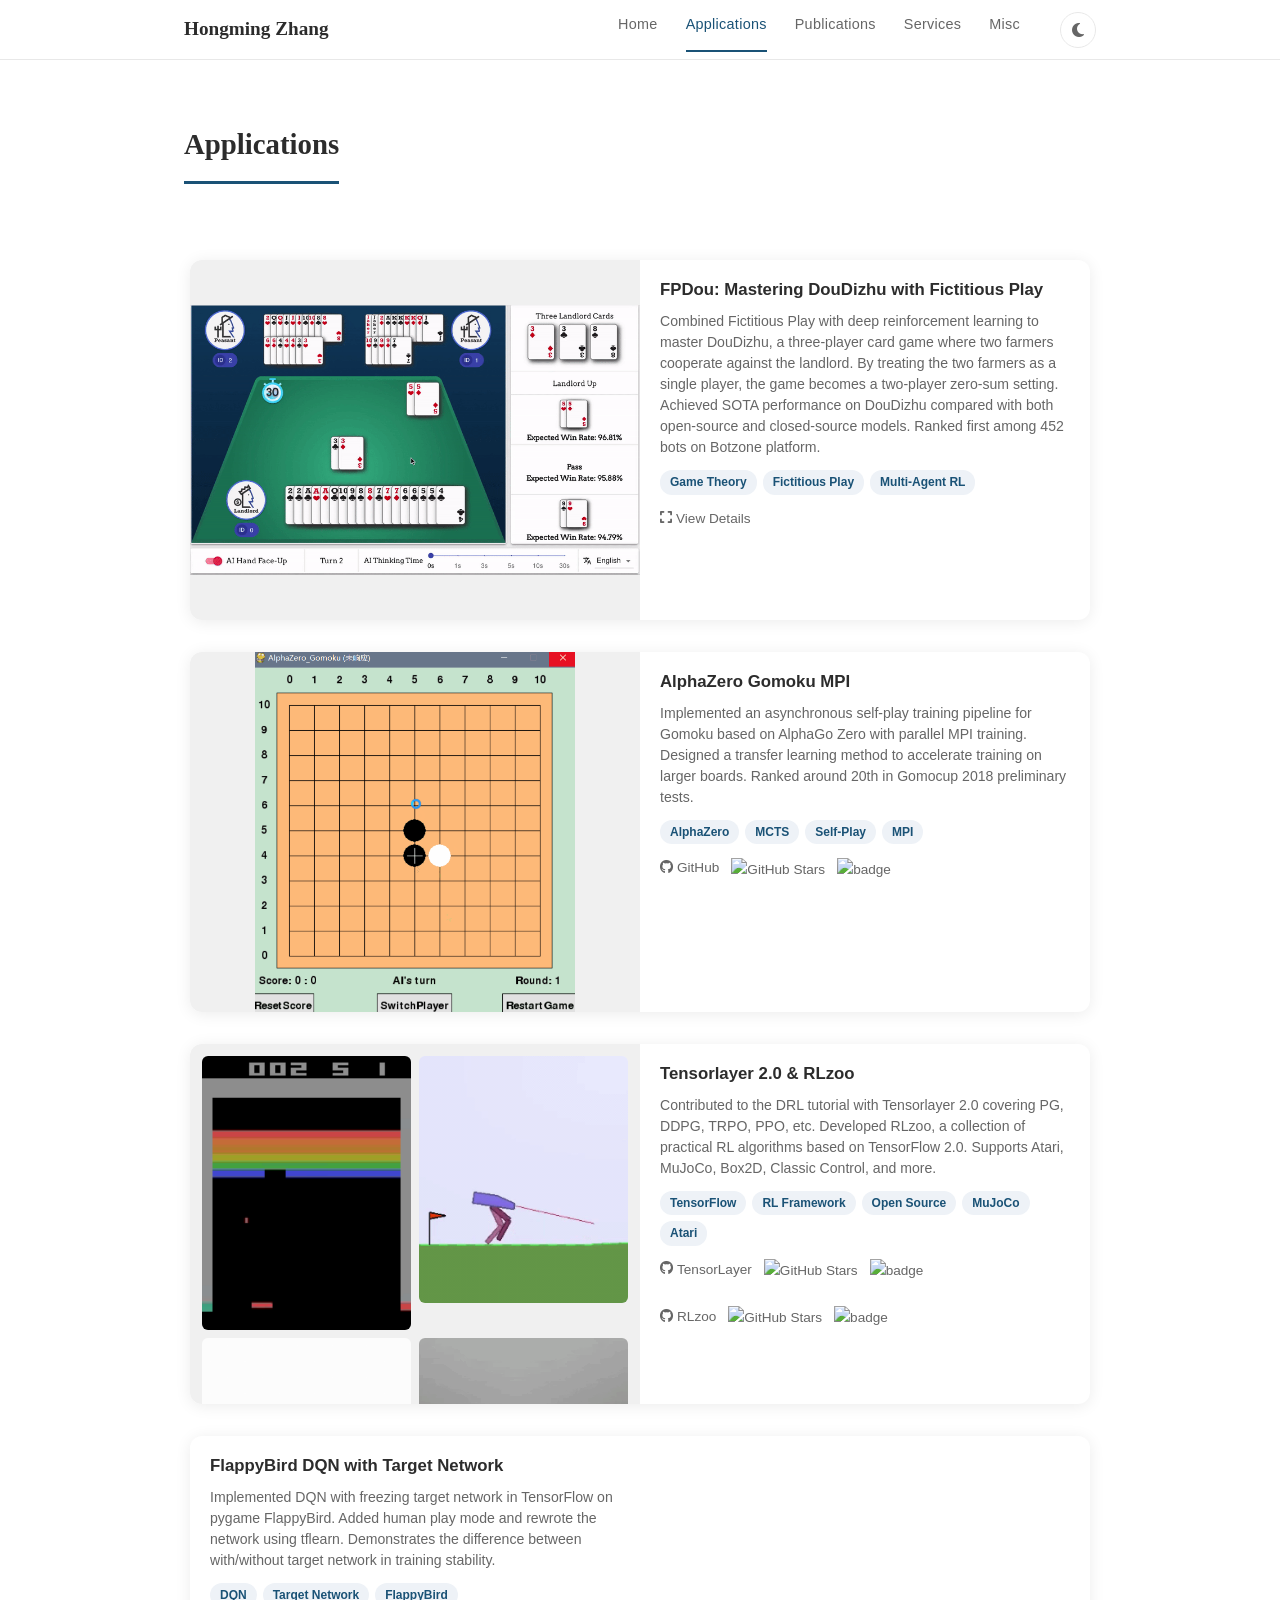
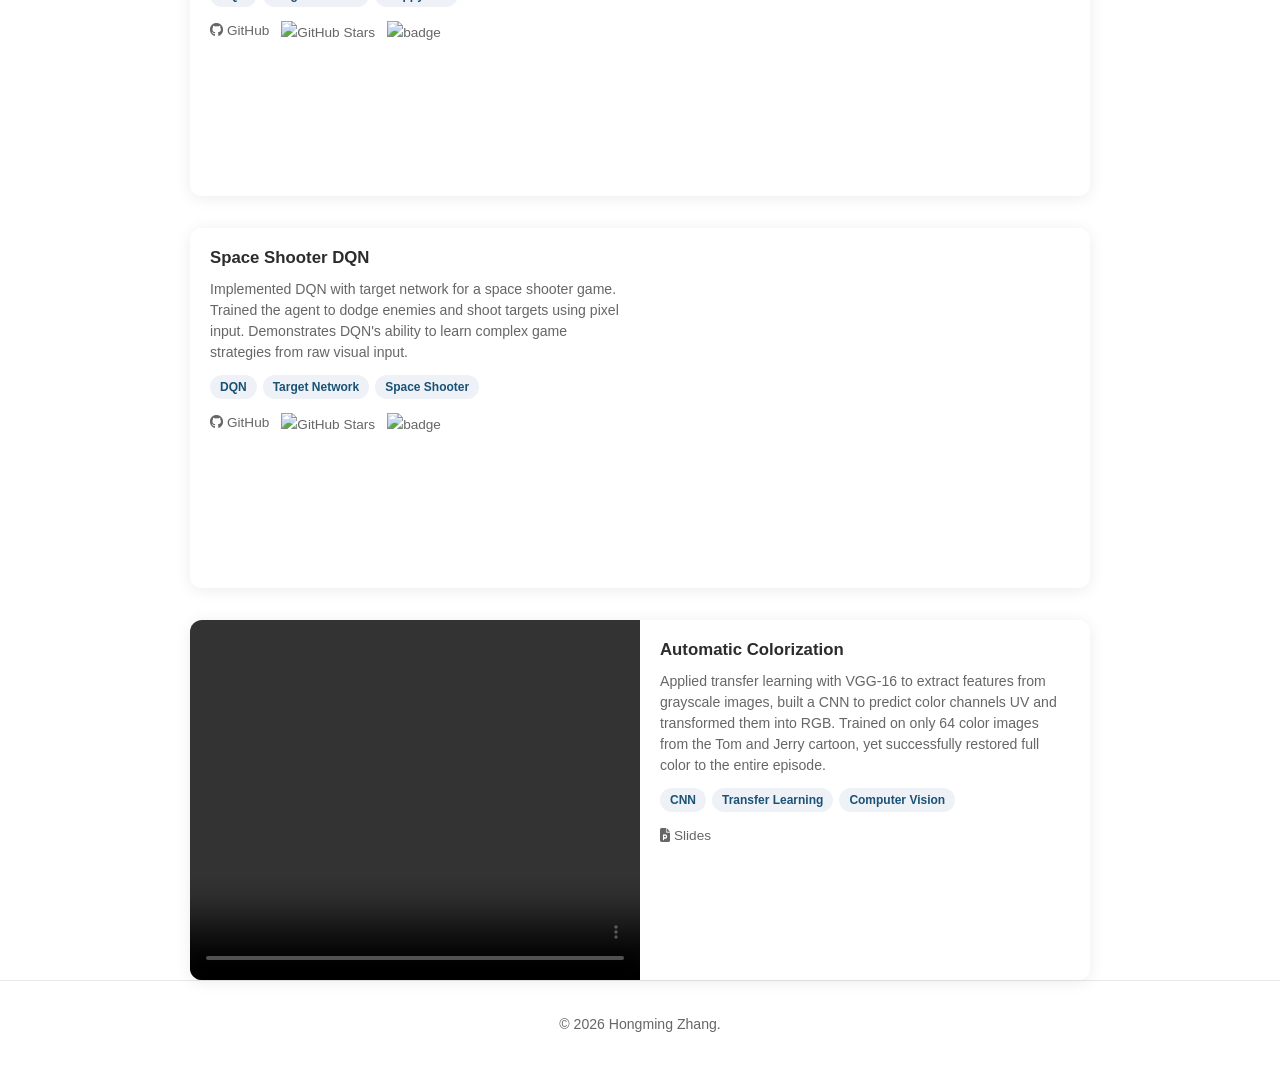
==== applications.html @ 31c40c75 "Initial commit: personal academic homepage" ====
<!DOCTYPE html>
<html lang="en">
<head>
    <meta charset="UTF-8">
    <meta name="viewport" content="width=device-width, initial-scale=1.0">
    <title>Hongming Zhang - Applications</title>
    <link rel="stylesheet" href="style.css">
    <link rel="stylesheet" href="https://cdnjs.cloudflare.com/ajax/libs/font-awesome/6.5.1/css/all.min.css" media="print" onload="this.media='all'">
    <noscript><link rel="stylesheet" href="https://cdnjs.cloudflare.com/ajax/libs/font-awesome/6.5.1/css/all.min.css"></noscript>
</head>
<body>

<nav id="navbar">
    <div class="nav-container">
        <a href="index.html" class="nav-name">Hongming Zhang</a>
        <div class="nav-links">
            <a href="index.html">Home</a>
            <a href="applications.html" class="active">Applications</a>
            <a href="publications.html">Publications</a>
            <a href="services.html">Services</a>
            <a href="misc.html">Misc</a>
            <button class="theme-toggle" aria-label="Toggle dark mode">
                <i class="fas fa-moon"></i>
            </button>
        </div>
        <button class="nav-toggle" aria-label="Toggle navigation">
            <span></span><span></span><span></span>
        </button>
    </div>
</nav>

<header id="header">
    <div class="container">
        <h2 class="section-title">Applications</h2>
    </div>
</header>

<section id="applications">
    <div class="container">
        <div id="projects-content" class="project-grid"></div>
    </div>
</section>

<section id="fpdou-detail" style="display:none;">
    <div class="container">
        <button class="fpdou-back-btn" onclick="closeFpdouDetail()">
            <i class="fas fa-arrow-left"></i> Back to Applications
        </button>
        <div class="fpdou-detail-content">
            <div class="fpdou-detail-header">
                <h1>FPDou: Mastering DouDizhu with Fictitious Play</h1>
                <p>Combined Fictitious Play with deep reinforcement learning to master DouDizhu, a three-player card game where two farmers cooperate against the landlord.</p>
            </div>

            <div class="fpdou-detail-media">
                <img src="images/fpdou.gif" alt="FPDou Demo">
            </div>

            <div class="fpdou-detail-section">
                <h2>Overview</h2>
                <p>DouDizhu is one of the most popular card games in China, with an estimated 600 million players worldwide. It is a three-player game where two farmers cooperate against the landlord. By treating the two farmers as a single player, the game can be modeled as a two-player zero-sum setting, enabling the application of game-theoretic algorithms like Fictitious Play.</p>
                <img src="images/fpdou_pic/overview.jpg" alt="FPDou Overview" class="fpdou-single-img">
            </div>

            <div class="fpdou-detail-section">
                <h2>Results</h2>
                <p>FPDou achieved state-of-the-art performance on DouDizhu, outperforming both open-source and closed-source models. It ranked first among 452 bots on the Botzone platform.</p>
                <div class="fpdou-results">
                    <figure class="fpdou-result-item">
                        <img src="images/fpdou_pic/results.jpg" alt="FPDou Results">
                        <figcaption>Performance comparison against baseline models</figcaption>
                    </figure>
                    <figure class="fpdou-result-item">
                        <img src="images/fpdou_pic/botzone_mask.png" alt="Botzone Ranking">
                        <figcaption>Botzone platform ranking (first among 452 bots)</figcaption>
                    </figure>
                </div>
            </div>
        </div>
    </div>
</section>

<footer>
    <div class="container">
        <p>&copy; 2026 Hongming Zhang.</p>
    </div>
</footer>

<div id="imageModal" class="modal">
    <span class="modal-close" onclick="closeModal()">&times;</span>
    <img class="modal-content" id="modalImage">
</div>

<script src="script.js"></script>
</body>
</html>
---- style.css ----
:root {
    --color-bg: #ffffff;
    --color-text: #2c2c2c;
    --color-text-light: #666666;
    --color-accent: #1a5276;
    --color-accent-light: #2980b9;
    --color-border: #e8e8e8;
    --color-section-bg: #fafafa;
    --color-card-bg: #ffffff;
    --color-shadow: rgba(0, 0, 0, 0.08);
    --font-heading: 'Playfair Display', Georgia, serif;
    --font-body: -apple-system, BlinkMacSystemFont, 'Segoe UI', Roboto, sans-serif;
    --max-width: 960px;
    --nav-height: 60px;
}

body.dark {
    --color-bg: #1a1a2e;
    --color-text: #e0e0e0;
    --color-text-light: #a0a0a0;
    --color-accent: #5dade2;
    --color-accent-light: #85c1e9;
    --color-border: #2c2c4a;
    --color-section-bg: #16213e;
    --color-card-bg: #1f2940;
    --color-shadow: rgba(0, 0, 0, 0.3);
}

* {
    margin: 0;
    padding: 0;
    box-sizing: border-box;
}

html {
    scroll-behavior: smooth;
    scroll-padding-top: var(--nav-height);
}

body {
    font-family: var(--font-body);
    font-size: 16px;
    line-height: 1.7;
    color: var(--color-text);
    background: var(--color-bg);
    -webkit-font-smoothing: antialiased;
}

a {
    color: var(--color-accent);
    text-decoration: none;
    transition: color 0.2s;
}

a:hover {
    color: var(--color-accent-light);
}

.container {
    max-width: var(--max-width);
    margin: 0 auto;
    padding: 0 24px;
}

/* ===== Navigation ===== */
#navbar {
    position: fixed;
    top: 0;
    left: 0;
    right: 0;
    height: var(--nav-height);
    background: rgba(255, 255, 255, 0.95);
    backdrop-filter: blur(10px);
    border-bottom: 1px solid var(--color-border);
    z-index: 1000;
    transition: box-shadow 0.3s;
}

body.dark #navbar {
    background: rgba(26, 26, 46, 0.95);
}

#navbar.scrolled {
    box-shadow: 0 2px 20px var(--color-shadow);
}

.nav-container {
    max-width: var(--max-width);
    margin: 0 auto;
    padding: 0 24px;
    height: 100%;
    display: flex;
    align-items: center;
    justify-content: space-between;
}

.nav-name {
    font-family: var(--font-heading);
    font-size: 1.2rem;
    font-weight: 700;
    color: var(--color-text);
}

.nav-name:hover {
    color: var(--color-accent);
}

.nav-links {
    display: flex;
    gap: 28px;
}

.nav-links a {
    font-size: 0.9rem;
    font-weight: 400;
    color: var(--color-text-light);
    letter-spacing: 0.02em;
    position: relative;
}

.nav-links a::after {
    content: '';
    position: absolute;
    bottom: -4px;
    left: 0;
    width: 0;
    height: 2px;
    background: var(--color-accent);
    transition: width 0.3s;
}

.nav-links a:hover {
    color: var(--color-accent);
}

.nav-links a:hover::after {
    width: 100%;
}

.nav-links a.active {
    color: var(--color-accent);
}

.nav-links a.active::after {
    width: 100%;
}

.theme-toggle {
    display: inline-flex;
    align-items: center;
    justify-content: center;
    width: 36px;
    height: 36px;
    border-radius: 50%;
    background: none;
    border: 1px solid var(--color-border);
    color: var(--color-text-light);
    font-size: 1rem;
    cursor: pointer;
    transition: all 0.2s;
    margin-left: 12px;
}

.theme-toggle:hover {
    background: var(--color-accent);
    color: #fff;
    border-color: var(--color-accent);
}

.nav-toggle {
    display: none;
    flex-direction: column;
    gap: 5px;
    background: none;
    border: none;
    cursor: pointer;
    padding: 4px;
}

.nav-toggle span {
    display: block;
    width: 24px;
    height: 2px;
    background: var(--color-text);
    transition: all 0.3s;
}

/* ===== Header ===== */
#header {
    padding-top: calc(var(--nav-height) + 60px);
    padding-bottom: 60px;
}

.header-content {
    display: flex;
    align-items: flex-start;
    gap: 40px;
}

.header-photo {
    flex-shrink: 0;
}

.header-photo img {
    width: 180px;
    height: 180px;
    border-radius: 12px;
    object-fit: cover;
    box-shadow: 0 4px 20px var(--color-shadow);
}

.header-info h1 {
    font-family: var(--font-heading);
    font-size: 2.4rem;
    font-weight: 700;
    color: var(--color-text);
    margin-bottom: 4px;
}

.header-title {
    font-size: 1.15rem;
    color: var(--color-text-light);
    margin-bottom: 2px;
}

.header-affiliation {
    font-size: 1.05rem;
    margin-bottom: 8px;
}

.header-interests {
    font-size: 0.95rem;
    color: var(--color-text-light);
    margin-bottom: 16px;
    font-style: italic;
}

.header-links {
    display: flex;
    gap: 16px;
}

.header-links a {
    display: inline-flex;
    align-items: center;
    justify-content: center;
    width: 40px;
    height: 40px;
    border-radius: 50%;
    background: var(--color-section-bg);
    color: var(--color-text-light);
    font-size: 1.1rem;
    transition: all 0.2s;
}

.header-links a:hover {
    background: var(--color-accent);
    color: #fff;
    transform: translateY(-2px);
}

/* ===== Section Titles ===== */
.section-title {
    font-family: var(--font-heading);
    font-size: 1.8rem;
    font-weight: 700;
    color: var(--color-text);
    margin-bottom: 8px;
    padding-bottom: 12px;
    border-bottom: 3px solid var(--color-accent);
    display: inline-block;
}

.section-subtitle {
    font-size: 0.85rem;
    color: var(--color-text-light);
    margin-bottom: 32px;
}

/* ===== About ===== */
#about {
    padding: 60px 0;
    background: var(--color-section-bg);
}

.about-text {
    max-width: 780px;
    font-size: 1.05rem;
    line-height: 1.8;
}

.about-text p {
    margin-bottom: 12px;
}

.about-text p a {
    color: var(--color-accent);
    font-weight: 600;
    text-decoration: underline;
    text-decoration-color: var(--color-accent);
    text-underline-offset: 2px;
    transition: all 0.3s ease;
    padding: 0 2px;
}

.about-text p a:hover {
    color: #fff;
    background-color: var(--color-accent);
    border-radius: 3px;
    text-decoration: none;
}

.highlight-text {
    color: var(--color-accent);
    font-weight: 600;
    font-size: 1.12rem;
    padding: 20px 24px;
    background: linear-gradient(135deg, rgba(26, 82, 118, 0.12), rgba(41, 128, 185, 0.08));
    border-left: 5px solid var(--color-accent);
    border-radius: 0 10px 10px 0;
    box-shadow: 0 4px 15px rgba(26, 82, 118, 0.15);
}

[data-theme="dark"] .highlight-text {
    background: linear-gradient(135deg, rgba(93, 173, 226, 0.18), rgba(133, 193, 233, 0.12));
    box-shadow: 0 4px 15px rgba(93, 173, 226, 0.2);
}

.reach-out {
    color: #e74c3c;
    font-weight: 700;
}

/* ===== Book ===== */
#book {
    padding: 60px 0;
    background: var(--color-section-bg);
}

/* ===== Publications ===== */
#publications {
    padding: 60px 0;
}

.pub-item {
    display: flex;
    flex-wrap: wrap;
    gap: 24px;
    padding: 28px 0;
    border-bottom: 1px solid var(--color-border);
    align-items: stretch;
    min-height: 180px;
}

.pub-item:last-child {
    border-bottom: none;
}

.pub-image {
    flex-shrink: 0;
    width: 220px;
    position: relative;
    display: flex;
    align-items: center;
}

.pub-image img {
    width: 100%;
    height: auto;
    max-height: 160px;
    object-fit: contain;
    border-radius: 8px;
    box-shadow: 0 2px 12px var(--color-shadow);
    cursor: pointer;
    transition: transform 0.2s, box-shadow 0.2s;
}

.pub-image img:hover {
    transform: scale(1.03);
    box-shadow: 0 4px 20px rgba(0, 0, 0, 0.15);
}

.pub-details {
    margin-top: 16px;
    padding-top: 16px;
    border-top: 1px dashed var(--color-border);
}

.pub-details.multi-images {
    display: flex;
    flex-wrap: wrap;
    gap: 12px;
}

.pub-detail-media {
    margin-bottom: 0;
    flex-shrink: 0;
}

.pub-details.multi-images .pub-detail-media img,
.pub-details.multi-images .pub-detail-media video {
    width: 180px;
    height: auto;
    border-radius: 8px;
    box-shadow: 0 2px 12px var(--color-shadow);
    cursor: pointer;
}

.pub-details:not(.multi-images) .pub-detail-media img,
.pub-details:not(.multi-images) .pub-detail-media video {
    width: 100%;
    max-width: 500px;
    height: auto;
    border-radius: 8px;
    box-shadow: 0 2px 12px var(--color-shadow);
    cursor: pointer;
}

.pub-detail-media img:hover,
.pub-detail-media video:hover {
    box-shadow: 0 4px 20px rgba(0, 0, 0, 0.15);
}

.pub-info {
    flex: 1;
}

.pub-year-title {
    font-size: 1.5rem;
    font-weight: 700;
    margin: 32px 0 16px;
    padding-bottom: 8px;
    border-bottom: 2px solid var(--color-accent);
    color: var(--color-text);
}

.pub-year-title:first-child {
    margin-top: 0;
}

.pub-title {
    font-size: 1.1rem;
    font-weight: 700;
    margin-bottom: 4px;
    line-height: 1.4;
}

.pub-title a {
    color: var(--color-text);
}

.pub-title a:hover {
    color: var(--color-accent);
}

.pub-authors {
    font-size: 0.92rem;
    color: var(--color-text-light);
    margin-bottom: 2px;
}

.pub-venue {
    font-size: 0.92rem;
    color: var(--color-accent);
    font-weight: 600;
    margin-bottom: 2px;
}

.pub-note {
    font-size: 0.85rem;
    color: var(--color-text-light);
    font-weight: 600;
    margin-bottom: 8px;
}

.pub-note.oral {
    color: #c0392b;
}

.pub-links {
    display: flex;
    flex-wrap: wrap;
    gap: 12px;
}

.pub-links a {
    font-size: 0.85rem;
    color: var(--color-text-light);
    display: inline-flex;
    align-items: center;
    gap: 4px;
    padding: 3px 10px;
    border-radius: 4px;
    background: var(--color-section-bg);
    transition: all 0.2s;
}

.pub-links a:hover {
    background: var(--color-accent);
    color: #fff;
}

/* ===== Preprints ===== */
#preprints {
    padding: 60px 0;
    background: var(--color-section-bg);
}

/* ===== Projects ===== */
#projects {
    padding: 60px 0;
    background: var(--color-section-bg);
}

.project-grid {
    display: grid;
    grid-template-columns: 1fr;
    gap: 32px;
    margin-top: 8px;
    max-width: 900px;
    margin-left: auto;
    margin-right: auto;
}

.project-card {
    background: var(--color-card-bg);
    border-radius: 12px;
    overflow: hidden;
    box-shadow: 0 2px 16px var(--color-shadow);
    transition: transform 0.2s, box-shadow 0.2s;
    display: grid;
    grid-template-columns: 1fr 1fr;
    height: 360px;
}

.project-card:hover {
    transform: translateY(-4px);
    box-shadow: 0 8px 30px rgba(0, 0, 0, 0.12);
}

.project-media {
    width: 100%;
    height: 100%;
    overflow: hidden;
    background: #f0f0f0;
    display: flex;
    align-items: center;
    justify-content: center;
}

.project-media img {
    width: 100%;
    height: 100%;
    object-fit: contain;
    display: block;
    transition: transform 0.3s;
}

.project-media video {
    width: 100%;
    height: 100%;
    object-fit: contain;
    display: block;
    transition: transform 0.3s;
}

.project-media-grid {
    display: grid;
    grid-template-columns: repeat(2, 1fr);
    gap: 8px;
    padding: 12px;
    width: 100%;
    height: 100%;
    overflow-y: auto;
    align-content: start;
}

.project-media-grid img {
    width: 100%;
    height: auto;
    object-fit: contain;
    border-radius: 6px;
    background: #f5f5f5;
}

.project-card:hover .project-media img,
.project-card:hover .project-media video {
    transform: scale(1.05);
}

.project-body {
    padding: 16px 20px 20px;
}

.project-body h3 {
    font-size: 1.05rem;
    font-weight: 700;
    margin-bottom: 6px;
}

.project-body p {
    font-size: 0.88rem;
    color: var(--color-text-light);
    line-height: 1.5;
    margin-bottom: 12px;
}

.project-tags {
    display: flex;
    flex-wrap: wrap;
    gap: 6px;
    margin-bottom: 12px;
}

.project-tags span {
    font-size: 0.75rem;
    padding: 2px 10px;
    border-radius: 12px;
    background: #eef2f7;
    color: var(--color-accent);
    font-weight: 600;
}

.project-links {
    display: flex;
    gap: 12px;
    flex-wrap: wrap;
}

.project-links .link-break {
    flex-basis: 100%;
    height: 0;
}

.project-links a {
    font-size: 0.85rem;
    color: var(--color-text-light);
    display: inline-flex;
    align-items: center;
    gap: 4px;
}

.project-links a:hover {
    color: var(--color-accent);
}

.project-links a img {
    height: 20px;
}

/* ===== FPDou Detail ===== */
#fpdou-detail {
    padding: 40px 0 60px;
}

.fpdou-back-btn {
    display: inline-flex;
    align-items: center;
    gap: 8px;
    padding: 10px 20px;
    background: var(--color-accent);
    color: #fff;
    border: none;
    border-radius: 8px;
    cursor: pointer;
    font-size: 0.95rem;
    font-weight: 600;
    margin-bottom: 32px;
    transition: opacity 0.2s;
}

.fpdou-back-btn:hover {
    opacity: 0.85;
}

.fpdou-detail-content {
    max-width: 800px;
    margin: 0 auto;
}

.fpdou-detail-header {
    text-align: center;
    margin-bottom: 32px;
}

.fpdou-detail-header h1 {
    font-size: 1.8rem;
    margin-bottom: 10px;
    color: var(--color-text);
}

.fpdou-detail-header p {
    color: var(--color-text-secondary);
    font-size: 1rem;
    max-width: 700px;
    margin: 0 auto;
}

.fpdou-detail-media {
    margin-bottom: 32px;
    text-align: center;
}

.fpdou-detail-media img {
    max-width: 100%;
    border-radius: 12px;
    box-shadow: 0 4px 24px var(--color-shadow);
}

.fpdou-detail-section {
    margin-bottom: 40px;
}

.fpdou-detail-section h2 {
    font-size: 1.3rem;
    margin-bottom: 16px;
    color: var(--color-accent);
}

.fpdou-detail-section p {
    line-height: 1.8;
    color: var(--color-text);
    margin-bottom: 16px;
}

.fpdou-single-img {
    display: block;
    max-width: 100%;
    border-radius: 8px;
    margin-top: 16px;
    box-shadow: 0 2px 12px var(--color-shadow);
}

.fpdou-results {
    display: flex;
    flex-direction: column;
    gap: 24px;
    margin-top: 20px;
}

.fpdou-result-item {
    text-align: center;
    margin: 0;
}

.fpdou-result-item img {
    max-width: 100%;
    border-radius: 8px;
    box-shadow: 0 2px 12px var(--color-shadow);
}

.fpdou-result-item figcaption {
    margin-top: 8px;
    font-size: 0.9rem;
    color: var(--color-text-secondary);
}

/* ===== Services ===== */
#services {
    padding: 60px 0;
}

.services-grid {
    display: grid;
    grid-template-columns: 1fr;
    gap: 32px;
    margin-top: 8px;
}

.service-category h3 {
    font-size: 1.05rem;
    font-weight: 700;
    margin-bottom: 10px;
    color: var(--color-accent);
    display: flex;
    align-items: center;
    gap: 8px;
}

.service-category h3 i {
    font-size: 0.9rem;
}

.service-category ul {
    list-style: none;
    padding-left: 32px;
}

.service-category li {
    font-size: 0.92rem;
    color: var(--color-text-light);
    padding: 3px 0;
    position: relative;
}

.service-category li::before {
    content: '•';
    position: absolute;
    left: -16px;
    color: var(--color-accent);
}

/* ===== Misc ===== */
#misc {
    padding: 60px 0;
    background: var(--color-section-bg);
}

.misc-grid {
    display: grid;
    grid-template-columns: 1fr;
    gap: 32px;
    margin-top: 8px;
}

.misc-category h3 {
    font-size: 1.05rem;
    font-weight: 700;
    margin-bottom: 10px;
    color: var(--color-accent);
    display: flex;
    align-items: center;
    gap: 8px;
}

.misc-category h3 i {
    font-size: 0.9rem;
}

.misc-category ul {
    list-style: none;
    padding-left: 32px;
}

.misc-category li {
    font-size: 0.92rem;
    color: var(--color-text-light);
    padding: 3px 0;
    position: relative;
}

.misc-category li::before {
    content: '•';
    position: absolute;
    left: -16px;
    color: var(--color-accent);
}

.misc-category li strong {
    color: var(--color-text);
}

/* ===== Footer ===== */
footer {
    padding: 32px 0;
    text-align: center;
    border-top: 1px solid var(--color-border);
}

footer p {
    font-size: 0.88rem;
    color: var(--color-text-light);
}

.footer-note {
    font-size: 0.8rem !important;
    margin-top: 4px;
    opacity: 0.7;
}

/* ===== Image Modal ===== */
.modal {
    display: none;
    position: fixed;
    top: 0;
    left: 0;
    width: 100%;
    height: 100%;
    background: rgba(0, 0, 0, 0.85);
    z-index: 2000;
    cursor: pointer;
    align-items: center;
    justify-content: center;
}

.modal.active {
    display: flex;
}

.modal-content {
    max-width: 90%;
    max-height: 90%;
    border-radius: 8px;
    box-shadow: 0 0 40px rgba(0, 0, 0, 0.5);
}

.modal-close {
    position: absolute;
    top: 20px;
    right: 30px;
    font-size: 2.5rem;
    color: #fff;
    cursor: pointer;
    transition: opacity 0.2s;
}

.modal-close:hover {
    opacity: 0.7;
}

/* ===== Responsive ===== */
@media (max-width: 768px) {
    .nav-links {
        display: none;
        position: absolute;
        top: var(--nav-height);
        left: 0;
        right: 0;
        background: rgba(255, 255, 255, 0.98);
        flex-direction: column;
        padding: 16px 24px;
        gap: 12px;
        border-bottom: 1px solid var(--color-border);
        box-shadow: 0 4px 12px var(--color-shadow);
    }

    .nav-links.active {
        display: flex;
    }

    .nav-toggle {
        display: flex;
    }

    .header-content {
        flex-direction: column;
        align-items: center;
        text-align: center;
    }

    .header-photo img {
        width: 150px;
        height: 150px;
    }

    .header-info h1 {
        font-size: 1.8rem;
    }

    .header-links {
        justify-content: center;
    }

    .pub-item {
        flex-direction: column;
        gap: 16px;
    }

    .pub-image {
        width: 100%;
        max-width: 400px;
    }

    .project-grid {
        grid-template-columns: 1fr;
    }

    .services-grid,
    .misc-grid {
        grid-template-columns: 1fr;
    }

    .section-title {
        font-size: 1.5rem;
    }
}

@media (max-width: 480px) {
    .header-photo img {
        width: 120px;
        height: 120px;
    }

    .header-info h1 {
        font-size: 1.5rem;
    }

    .container {
        padding: 0 16px;
    }
}
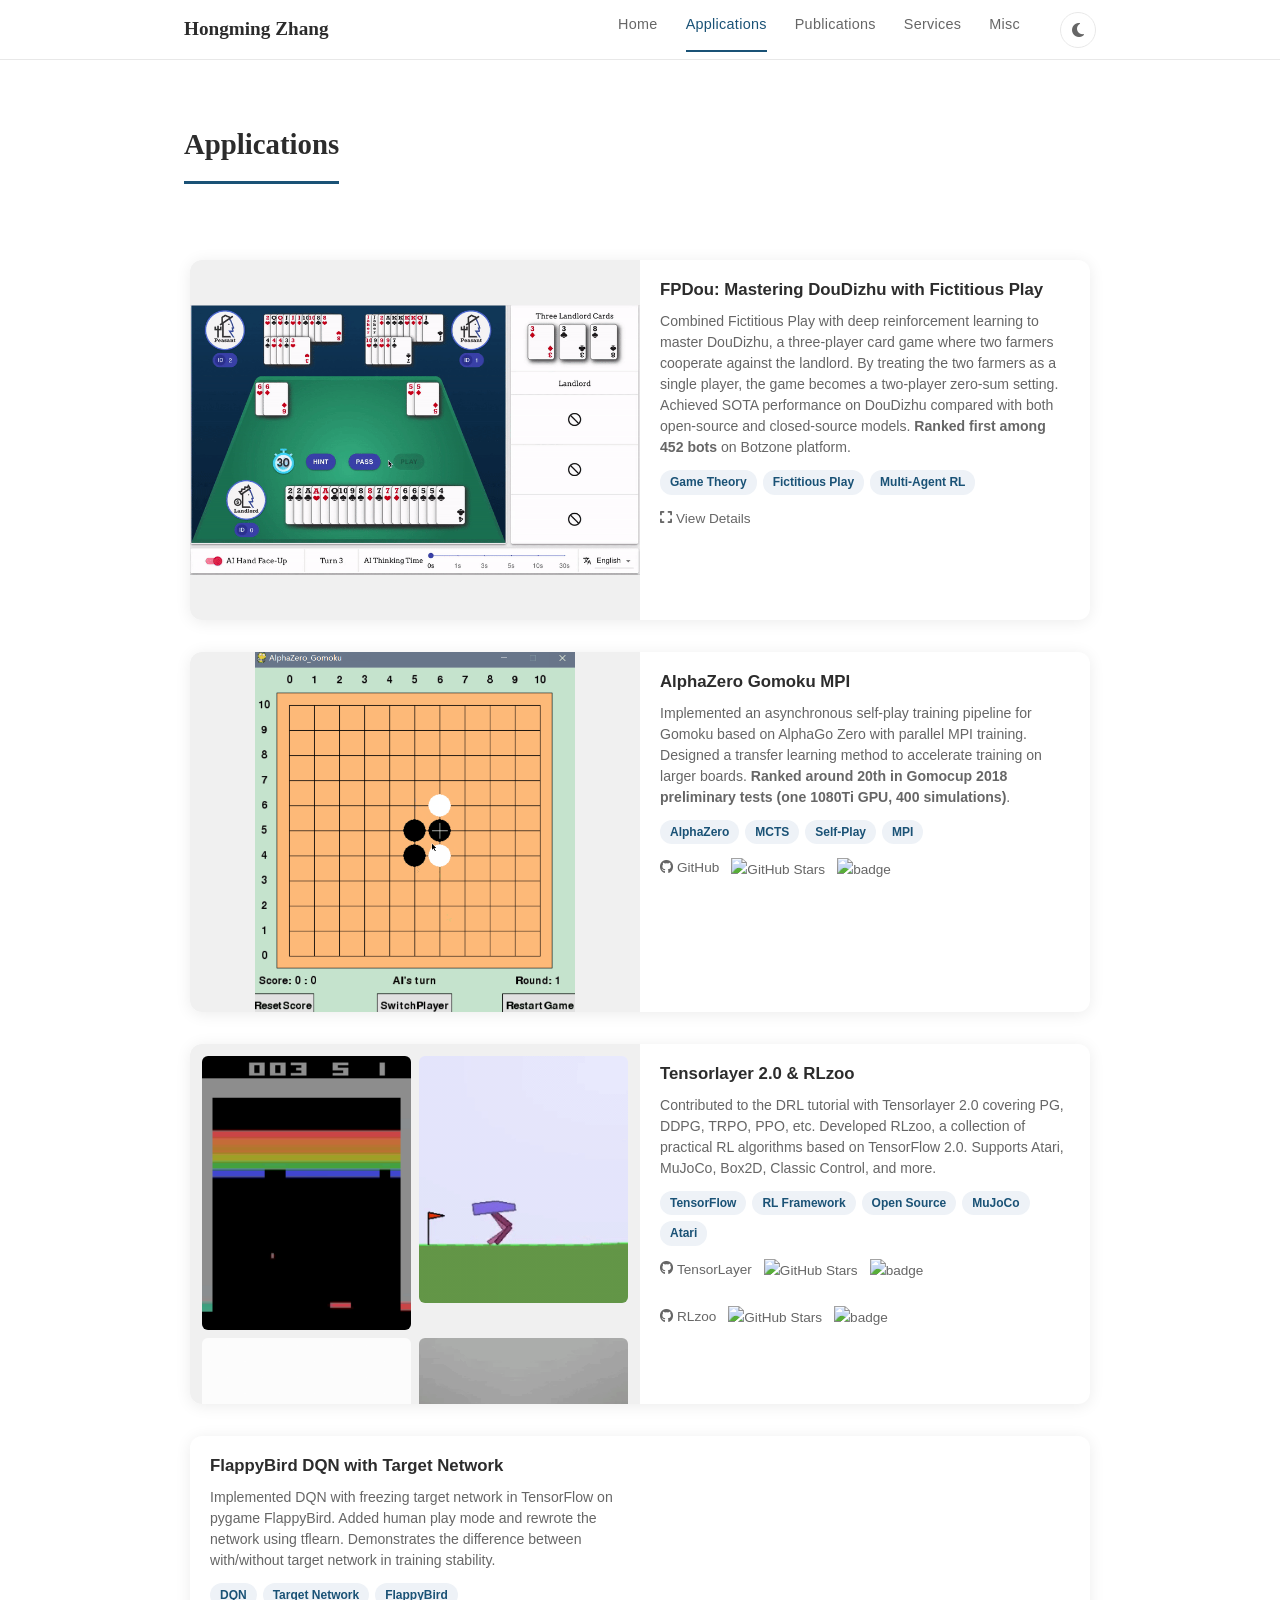
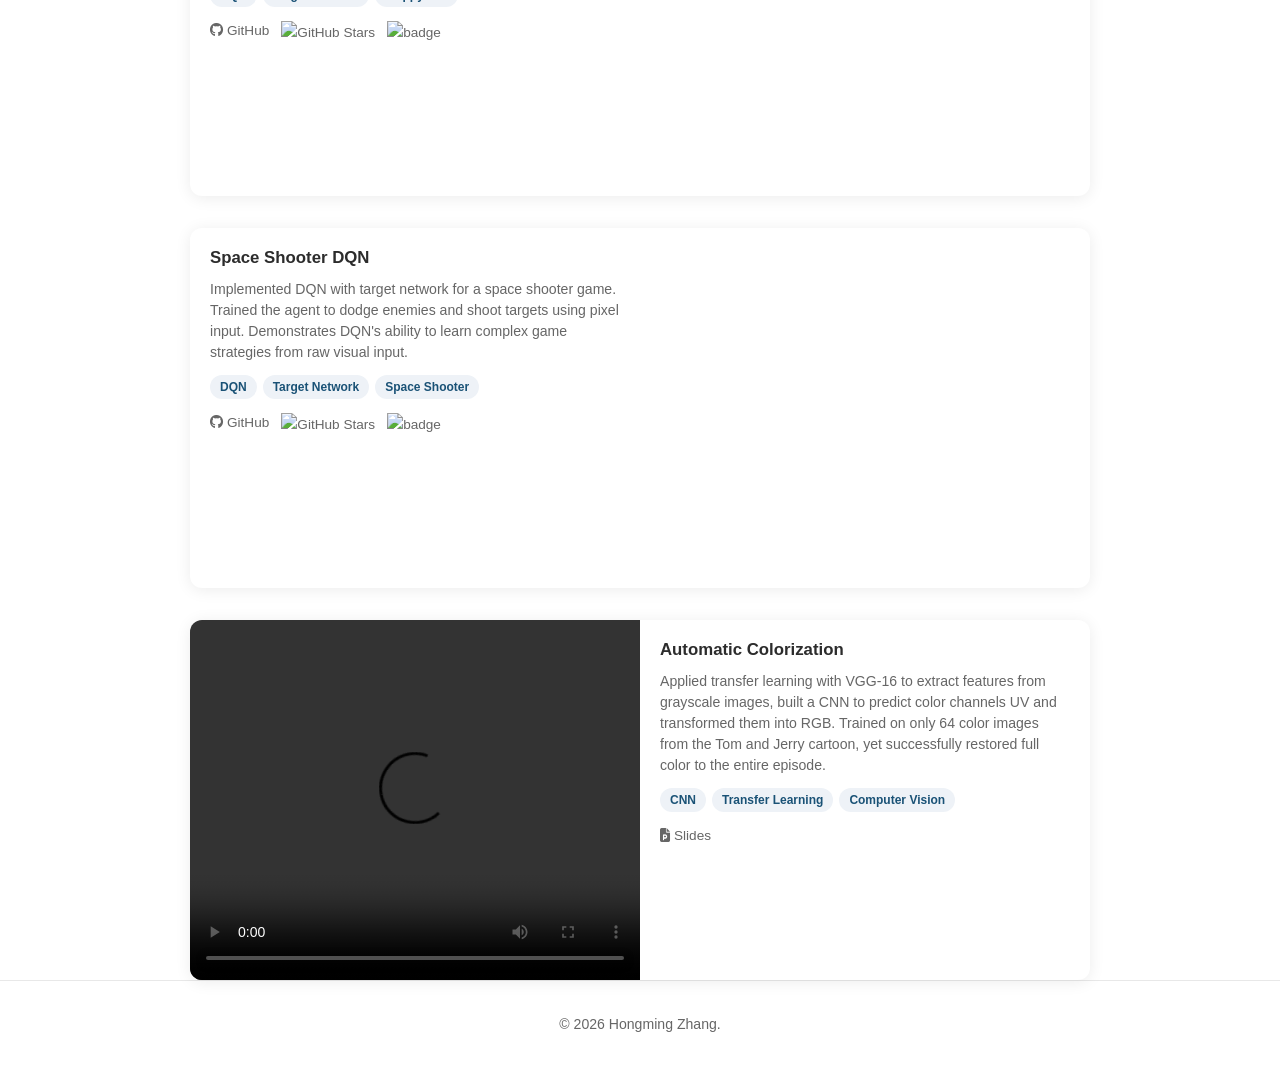
==== commit c79c563d: "Add CV link, improve header layout, update research interests and FPDou details - Add CV PDF link wi" ====
--- a/applications.html
+++ b/applications.html
@@ -63,6 +63,11 @@
             </div>
 
             <div class="fpdou-detail-section">
+                <h2>Methodology</h2>
+                <p>FPDou is a state-of-the-art DouDizhu AI agent built on <strong>Generalized Weakened Fictitious Play (GWFP)</strong> and deep reinforcement learning for the large-scale three-player imperfect-information card game DouDizhu. It eliminates multi-agent non-stationarity via alternating on/off-policy self-play, unifies two peasants into a regularized cooperative team under a two-player zero-sum formulation, adopts a tiny handcrafted-feature-free distributional CNN backbone, and achieves top-ranked performance across mainstream DouDizhu benchmark platforms.</p>
+            </div>
+
+            <div class="fpdou-detail-section">
                 <h2>Results</h2>
                 <p>FPDou achieved state-of-the-art performance on DouDizhu, outperforming both open-source and closed-source models. It ranked first among 452 bots on the Botzone platform.</p>
                 <div class="fpdou-results">
--- a/style.css
+++ b/style.css
@@ -244,19 +244,33 @@
     display: inline-flex;
     align-items: center;
     justify-content: center;
-    width: 40px;
-    height: 40px;
-    border-radius: 50%;
+    width: auto;
+    height: 36px;
+    border-radius: 18px;
+    padding: 0 14px;
+    gap: 6px;
     background: var(--color-section-bg);
     color: var(--color-text-light);
-    font-size: 1.1rem;
+    font-size: 0.9rem;
     transition: all 0.2s;
+}
+
+.header-links a[href$=".pdf"], .header-links a[href*="scholar.google"] {
+    font-weight: 500;
 }
 
 .header-links a:hover {
     background: var(--color-accent);
     color: #fff;
     transform: translateY(-2px);
+}
+
+.header-links-divider {
+    width: 1px;
+    height: 24px;
+    background: var(--color-border);
+    align-self: center;
+    margin: 0 4px;
 }
 
 /* ===== Section Titles ===== */
@@ -331,6 +345,12 @@
     font-weight: 700;
 }
 
+/* ===== Selected Publications ===== */
+#selected-pubs {
+    padding: 60px 0;
+    background: var(--color-section-bg);
+}
+
 /* ===== Book ===== */
 #book {
     padding: 60px 0;
@@ -419,6 +439,29 @@
 .pub-detail-media img:hover,
 .pub-detail-media video:hover {
     box-shadow: 0 4px 20px rgba(0, 0, 0, 0.15);
+}
+
+.lazy-img {
+    background: linear-gradient(90deg, var(--color-section-bg) 25%, var(--color-border) 50%, var(--color-section-bg) 75%);
+    background-size: 200% 100%;
+    animation: shimmer 1.5s infinite;
+    min-height: 100px;
+}
+
+.lazy-img[src] {
+    animation: none;
+    background: none;
+}
+
+@keyframes shimmer {
+    0% { background-position: 200% 0; }
+    100% { background-position: -200% 0; }
+}
+
+.lazy-video {
+    background: var(--color-section-bg);
+    min-height: 200px;
+    display: block;
 }
 
 .pub-info {
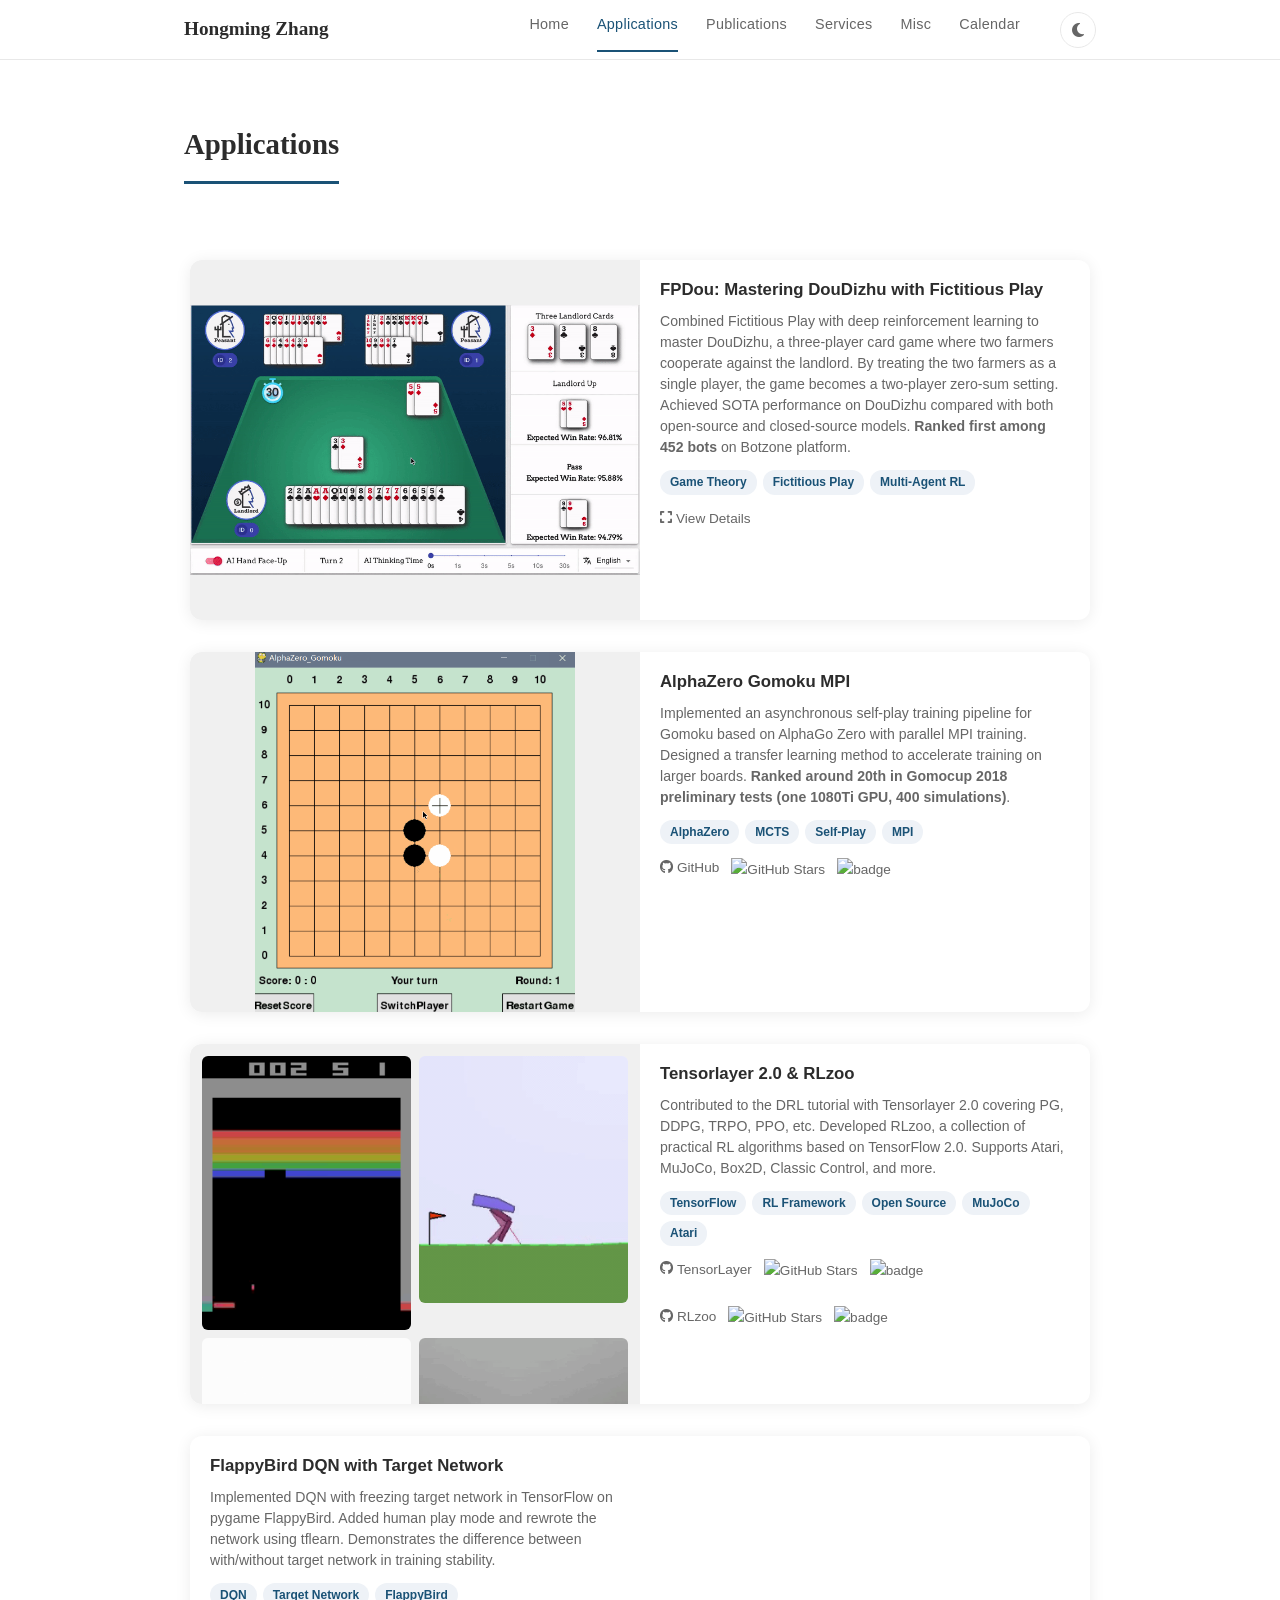
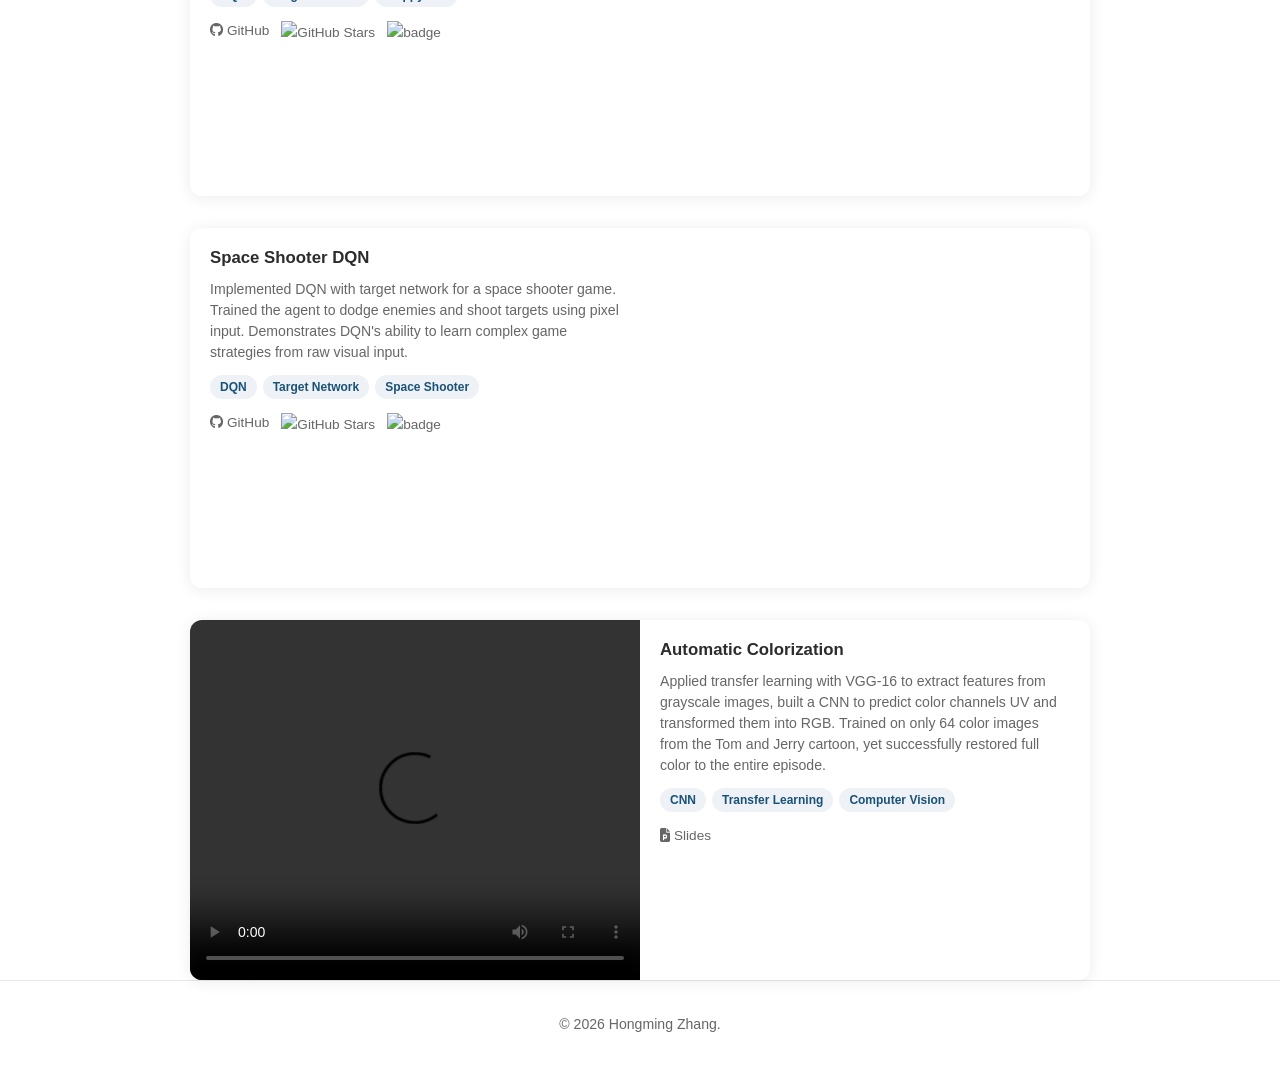
==== commit a85ae3f6: "Add encrypted private calendar with month/week/day views - calendar.html: Google Calendar-style view" ====
--- a/applications.html
+++ b/applications.html
@@ -19,6 +19,7 @@
             <a href="publications.html">Publications</a>
             <a href="services.html">Services</a>
             <a href="misc.html">Misc</a>
+            <a href="calendar.html">Calendar</a>
             <button class="theme-toggle" aria-label="Toggle dark mode">
                 <i class="fas fa-moon"></i>
             </button>
--- a/style.css
+++ b/style.css
@@ -236,23 +236,37 @@
 }
 
 .header-links {
-    display: flex;
-    gap: 16px;
+    text-align: center;
+    line-height: 1;
 }
 
 .header-links a {
-    display: inline-flex;
-    align-items: center;
-    justify-content: center;
-    width: auto;
+    display: inline-block;
     height: 36px;
+    line-height: 36px;
     border-radius: 18px;
     padding: 0 14px;
-    gap: 6px;
+    margin: 0 4px 8px 4px;
     background: var(--color-section-bg);
     color: var(--color-text-light);
     font-size: 0.9rem;
     transition: all 0.2s;
+    white-space: nowrap;
+    vertical-align: middle;
+    text-decoration: none;
+}
+
+.header-links a i {
+    margin-right: 2px;
+}
+
+.header-links-divider {
+    display: inline-block;
+    color: var(--color-text-light);
+    opacity: 0.3;
+    margin: 0 6px 8px 6px;
+    vertical-align: middle;
+    line-height: 36px;
 }
 
 .header-links a[href$=".pdf"], .header-links a[href*="scholar.google"] {
@@ -263,14 +277,6 @@
     background: var(--color-accent);
     color: #fff;
     transform: translateY(-2px);
-}
-
-.header-links-divider {
-    width: 1px;
-    height: 24px;
-    background: var(--color-border);
-    align-self: center;
-    margin: 0 4px;
 }
 
 /* ===== Section Titles ===== */
@@ -891,6 +897,26 @@
 
 .misc-category li strong {
     color: var(--color-text);
+}
+
+.misc-item-date {
+    font-family: 'SFMono-Regular', Consolas, 'Liberation Mono', Menlo, monospace;
+    font-size: 0.82rem;
+    color: var(--color-text-light);
+    opacity: 0.7;
+    margin-right: 8px;
+}
+
+.misc-item-link {
+    color: var(--color-text);
+    text-decoration: none;
+    border-bottom: 1px dashed transparent;
+    transition: color 0.2s ease, border-color 0.2s ease;
+}
+
+.misc-item-link:hover {
+    color: var(--color-accent);
+    border-bottom-color: var(--color-accent);
 }
 
 /* ===== Footer ===== */
@@ -1032,3 +1058,954 @@
         padding: 0 16px;
     }
 }
+
+/* ===== Calendar - Password Screen ===== */
+#password-screen {
+    position: fixed;
+    top: 0;
+    left: 0;
+    width: 100%;
+    height: 100%;
+    display: flex;
+    align-items: center;
+    justify-content: center;
+    background: var(--color-bg);
+    z-index: 999;
+    padding: 24px;
+}
+
+.password-box {
+    text-align: center;
+    max-width: 380px;
+    width: 100%;
+    background: var(--color-card-bg);
+    border: 1px solid var(--color-border);
+    border-radius: 16px;
+    padding: 48px 36px 40px;
+    box-shadow: 0 8px 40px var(--color-shadow);
+}
+
+.password-icon {
+    font-size: 2.5rem;
+    color: var(--color-accent);
+    margin-bottom: 20px;
+}
+
+.password-box h3 {
+    font-family: var(--font-heading);
+    font-size: 1.5rem;
+    color: var(--color-text);
+    margin-bottom: 8px;
+}
+
+.password-hint {
+    font-size: 0.9rem;
+    color: var(--color-text-light);
+    margin-bottom: 28px;
+}
+
+#password-input {
+    width: 100%;
+    padding: 12px 16px;
+    font-size: 1rem;
+    border: 2px solid var(--color-border);
+    border-radius: 8px;
+    background: var(--color-bg);
+    color: var(--color-text);
+    text-align: center;
+    letter-spacing: 0.1em;
+    transition: border-color 0.2s;
+    box-sizing: border-box;
+}
+
+#password-input:focus {
+    outline: none;
+    border-color: var(--color-accent);
+}
+
+#password-submit {
+    width: 100%;
+    padding: 12px;
+    margin-top: 16px;
+    font-size: 1rem;
+    font-weight: 600;
+    color: #fff;
+    background: var(--color-accent);
+    border: none;
+    border-radius: 8px;
+    cursor: pointer;
+    transition: background 0.2s, transform 0.1s;
+}
+
+#password-submit:hover {
+    background: var(--color-accent-light);
+}
+
+#password-submit:active {
+    transform: scale(0.98);
+}
+
+.password-error {
+    color: #e74c3c;
+    font-size: 0.85rem;
+    margin-top: 14px;
+    min-height: 1.2em;
+}
+
+@keyframes shake {
+    0%, 100% { transform: translateX(0); }
+    20%, 60% { transform: translateX(-8px); }
+    40%, 80% { transform: translateX(8px); }
+}
+
+.password-box.shake {
+    animation: shake 0.4s ease;
+}
+
+/* ===== Calendar - Toolbar ===== */
+#calendar-main {
+    padding: 0 0 60px;
+}
+
+.cal-toolbar {
+    display: flex;
+    align-items: center;
+    justify-content: space-between;
+    flex-wrap: wrap;
+    gap: 12px;
+}
+
+.cal-toolbar-left {
+    display: flex;
+    align-items: center;
+    gap: 8px;
+}
+
+.cal-toolbar-right {
+    display: flex;
+    align-items: center;
+}
+
+.cal-today-btn {
+    padding: 7px 18px;
+    font-size: 0.88rem;
+    font-weight: 600;
+    color: var(--color-text);
+    background: var(--color-section-bg);
+    border: 1px solid var(--color-border);
+    border-radius: 6px;
+    cursor: pointer;
+    transition: all 0.2s;
+}
+
+.cal-today-btn:hover {
+    background: var(--color-accent);
+    color: #fff;
+    border-color: var(--color-accent);
+}
+
+.cal-nav-arrow {
+    width: 36px;
+    height: 36px;
+    display: flex;
+    align-items: center;
+    justify-content: center;
+    border-radius: 50%;
+    border: none;
+    background: transparent;
+    color: var(--color-text-light);
+    font-size: 0.85rem;
+    cursor: pointer;
+    transition: all 0.2s;
+}
+
+.cal-nav-arrow:hover {
+    background: var(--color-section-bg);
+    color: var(--color-accent);
+}
+
+.cal-range-label {
+    font-family: var(--font-heading);
+    font-size: 1.3rem;
+    font-weight: 700;
+    color: var(--color-text);
+    margin-left: 8px;
+}
+
+.cal-view-switcher {
+    display: flex;
+    border: 1px solid var(--color-border);
+    border-radius: 8px;
+    overflow: hidden;
+}
+
+.cal-view-btn {
+    padding: 7px 16px;
+    font-size: 0.85rem;
+    font-weight: 500;
+    color: var(--color-text-light);
+    background: var(--color-card-bg);
+    border: none;
+    cursor: pointer;
+    transition: all 0.2s;
+}
+
+.cal-view-btn:not(:last-child) {
+    border-right: 1px solid var(--color-border);
+}
+
+.cal-view-btn:hover {
+    color: var(--color-accent);
+}
+
+.cal-view-btn.active {
+    background: var(--color-accent);
+    color: #fff;
+}
+
+/* ===== Month View ===== */
+.cal-view-container {
+    margin-top: 16px;
+}
+
+.cal-month-box {
+    border: 1px solid var(--color-border);
+    border-radius: 8px;
+    overflow: hidden;
+}
+
+.cal-month-weekdays {
+    display: grid;
+    grid-template-columns: repeat(7, 1fr);
+    border-bottom: 1px solid var(--color-border);
+}
+
+.cal-month-weekdays span {
+    text-align: center;
+    font-size: 0.75rem;
+    font-weight: 700;
+    color: var(--color-text-light);
+    text-transform: uppercase;
+    letter-spacing: 0.05em;
+    padding: 10px 0;
+}
+
+.cal-month-weekdays span:not(:last-child) {
+    border-right: 1px solid var(--color-border);
+}
+
+.cal-month-grid {
+    display: grid;
+    grid-template-columns: repeat(7, 1fr);
+}
+
+.cal-month-cell {
+    min-height: 100px;
+    border-right: 1px solid var(--color-border);
+    border-bottom: 1px solid var(--color-border);
+    padding: 4px;
+    display: flex;
+    flex-direction: column;
+    gap: 2px;
+    cursor: pointer;
+    transition: background 0.15s;
+}
+
+/* 每行最后一列去掉右边框，避免与 box 边框重叠导致错位 */
+.cal-month-cell:nth-child(7n) {
+    border-right: none;
+}
+
+/* 去掉最后一行的底边框 */
+.cal-month-grid .cal-month-cell:nth-last-child(-n+7) {
+    border-bottom: none;
+}
+
+.cal-month-cell:hover {
+    background: var(--color-section-bg);
+}
+
+.cal-month-cell.other-month {
+    background: rgba(0, 0, 0, 0.015);
+}
+
+body.dark .cal-month-cell.other-month {
+    background: rgba(255, 255, 255, 0.02);
+}
+
+.cal-month-cell.other-month .cal-month-daynum {
+    color: var(--color-text-light);
+    opacity: 0.4;
+}
+
+.cal-month-cell.cal-today .cal-month-daynum {
+    display: inline-flex;
+    align-items: center;
+    justify-content: center;
+    width: 24px;
+    height: 24px;
+    border-radius: 50%;
+    background: var(--color-accent);
+    color: #fff !important;
+    font-size: 0.8rem;
+}
+
+.cal-month-daynum {
+    font-size: 0.82rem;
+    font-weight: 600;
+    color: var(--color-text);
+    margin-bottom: 2px;
+    align-self: flex-start;
+}
+
+.cal-month-events {
+    display: flex;
+    flex-direction: column;
+    gap: 2px;
+    overflow: hidden;
+    flex: 1;
+}
+
+.cal-event-chip {
+    display: flex;
+    align-items: center;
+    gap: 3px;
+    padding: 2px 6px;
+    font-size: 0.72rem;
+    line-height: 1.4;
+    border-radius: 4px;
+    background: rgba(26, 82, 118, 0.1);
+    color: var(--color-text);
+    border-left: 3px solid var(--color-accent);
+    overflow: hidden;
+    white-space: nowrap;
+    text-overflow: ellipsis;
+    cursor: pointer;
+    transition: background 0.15s;
+}
+
+.cal-event-chip:hover {
+    background: rgba(26, 82, 118, 0.18);
+}
+
+body.dark .cal-event-chip {
+    background: rgba(93, 173, 226, 0.12);
+}
+
+body.dark .cal-event-chip:hover {
+    background: rgba(93, 173, 226, 0.2);
+}
+
+.chip-time {
+    font-weight: 700;
+    color: var(--color-accent);
+    flex-shrink: 0;
+}
+
+.chip-title {
+    overflow: hidden;
+    text-overflow: ellipsis;
+}
+
+.cal-more-link {
+    font-size: 0.7rem;
+    font-weight: 600;
+    color: var(--color-accent);
+    cursor: pointer;
+    padding: 1px 4px;
+}
+
+.cal-more-link:hover {
+    text-decoration: underline;
+}
+
+/* ===== Time Grid (Week & Day views) ===== */
+.cal-tg-wrapper {
+    border: 1px solid var(--color-border);
+    border-radius: 8px;
+    overflow: hidden;
+    background: var(--color-card-bg);
+}
+
+.cal-tg-header {
+    display: flex;
+    border-bottom: 2px solid var(--color-border);
+}
+
+.cal-tg-corner {
+    border-right: 1px solid var(--color-border);
+    flex-shrink: 0;
+}
+
+.cal-tg-day-col {
+    flex: 1;
+    text-align: center;
+    padding: 8px 0;
+    min-width: 0;
+}
+
+.cal-tg-day-col:not(:last-child) {
+    border-right: 1px solid var(--color-border);
+}
+
+.cal-tg-dayname {
+    font-size: 0.72rem;
+    font-weight: 600;
+    color: var(--color-text-light);
+    text-transform: uppercase;
+}
+
+.cal-tg-daynum {
+    font-size: 1.4rem;
+    font-weight: 400;
+    color: var(--color-text);
+    margin-top: 2px;
+}
+
+.cal-tg-day-col.today .cal-tg-daynum,
+.cal-tg-daynum.today-num {
+    display: inline-flex;
+    align-items: center;
+    justify-content: center;
+    width: 32px;
+    height: 32px;
+    border-radius: 50%;
+    background: var(--color-accent);
+    color: #fff !important;
+    font-size: 1rem;
+}
+
+.cal-tg-scroll {
+    display: flex;
+    max-height: 600px;
+    overflow-y: auto;
+    position: relative;
+}
+
+.cal-tg-timecol {
+    flex-shrink: 0;
+    border-right: 1px solid var(--color-border);
+}
+
+.cal-tg-hour-label {
+    font-size: 0.68rem;
+    color: var(--color-text-light);
+    text-align: right;
+    padding-right: 8px;
+    transform: translateY(-7px);
+    box-sizing: border-box;
+}
+
+.cal-tg-eventcol {
+    flex: 1;
+    position: relative;
+    min-width: 0;
+}
+
+.cal-tg-eventcol:not(:last-child) {
+    border-right: 1px solid var(--color-border);
+}
+
+.cal-tg-eventcol.today-col {
+    background: rgba(26, 82, 118, 0.02);
+}
+
+body.dark .cal-tg-eventcol.today-col {
+    background: rgba(93, 173, 226, 0.03);
+}
+
+.cal-tg-hour-line {
+    border-bottom: 1px solid var(--color-border);
+    box-sizing: border-box;
+}
+
+/* Now line */
+.cal-now-line {
+    position: absolute;
+    left: 0;
+    right: 0;
+    height: 2px;
+    background: #ea4335;
+    z-index: 5;
+    pointer-events: none;
+}
+
+.cal-now-dot {
+    position: absolute;
+    left: -5px;
+    top: -4px;
+    width: 8px;
+    height: 8px;
+    border-radius: 50%;
+    background: #ea4335;
+}
+
+/* Event block in time grid */
+.cal-tg-event {
+    position: absolute;
+    left: 3px;
+    right: 3px;
+    padding: 4px 8px;
+    border-radius: 4px;
+    background: rgba(26, 82, 118, 0.12);
+    border-left: 3px solid var(--color-accent);
+    overflow: hidden;
+    cursor: pointer;
+    transition: background 0.15s, box-shadow 0.15s;
+    z-index: 2;
+}
+
+.cal-tg-event:hover {
+    background: rgba(26, 82, 118, 0.2);
+    box-shadow: 0 2px 8px var(--color-shadow);
+}
+
+body.dark .cal-tg-event {
+    background: rgba(93, 173, 226, 0.15);
+}
+
+body.dark .cal-tg-event:hover {
+    background: rgba(93, 173, 226, 0.25);
+}
+
+.cal-tg-event-time {
+    font-size: 0.68rem;
+    font-weight: 700;
+    color: var(--color-accent);
+    line-height: 1.3;
+}
+
+.cal-tg-event-title {
+    font-size: 0.78rem;
+    font-weight: 500;
+    color: var(--color-text);
+    line-height: 1.3;
+    white-space: nowrap;
+    overflow: hidden;
+    text-overflow: ellipsis;
+}
+
+.cal-tg-event-loc {
+    font-size: 0.68rem;
+    color: var(--color-text-light);
+    line-height: 1.3;
+    white-space: nowrap;
+    overflow: hidden;
+    text-overflow: ellipsis;
+    margin-top: 1px;
+}
+
+/* ===== Event Modal ===== */
+.cal-event-modal {
+    display: none;
+    position: fixed;
+    top: 0;
+    left: 0;
+    width: 100%;
+    height: 100%;
+    background: rgba(0, 0, 0, 0.5);
+    z-index: 3000;
+    align-items: center;
+    justify-content: center;
+    padding: 24px;
+}
+
+.cal-event-modal.active {
+    display: flex;
+}
+
+.cal-event-modal-content {
+    background: var(--color-card-bg);
+    border-radius: 12px;
+    padding: 32px;
+    max-width: 420px;
+    width: 100%;
+    position: relative;
+    box-shadow: 0 8px 40px rgba(0, 0, 0, 0.3);
+}
+
+.cal-event-modal-close {
+    position: absolute;
+    top: 14px;
+    right: 18px;
+    font-size: 1.1rem;
+    color: var(--color-text-light);
+    cursor: pointer;
+    transition: color 0.2s;
+}
+
+.cal-event-modal-close:hover {
+    color: var(--color-text);
+}
+
+.cal-modal-title {
+    font-family: var(--font-heading);
+    font-size: 1.3rem;
+    font-weight: 700;
+    color: var(--color-text);
+    margin-bottom: 16px;
+    padding-bottom: 12px;
+    border-bottom: 2px solid var(--color-accent);
+}
+
+.cal-modal-date,
+.cal-modal-time {
+    font-size: 0.92rem;
+    color: var(--color-text-light);
+    margin-bottom: 8px;
+    display: flex;
+    align-items: center;
+    gap: 8px;
+}
+
+.cal-modal-date i,
+.cal-modal-time i {
+    color: var(--color-accent);
+    width: 16px;
+}
+
+.cal-modal-desc {
+    margin-top: 14px;
+    padding: 12px 16px;
+    font-size: 0.92rem;
+    color: var(--color-text);
+    background: var(--color-section-bg);
+    border-radius: 8px;
+    line-height: 1.6;
+}
+
+.cal-modal-loc {
+    margin-top: 8px;
+    font-size: 0.88rem;
+    color: var(--color-text-light);
+}
+
+.cal-modal-loc i {
+    color: var(--color-accent);
+    width: 16px;
+}
+
+/* ===== Edit Button ===== */
+.cal-edit-btn {
+    margin-left: 8px;
+    width: 34px;
+    height: 34px;
+    border: 1px solid var(--color-border);
+    border-radius: 8px;
+    background: var(--color-section-bg);
+    color: var(--color-text);
+    cursor: pointer;
+    display: flex;
+    align-items: center;
+    justify-content: center;
+    font-size: 0.82rem;
+    transition: all 0.2s;
+}
+
+.cal-edit-btn:hover {
+    background: var(--color-accent);
+    color: #fff;
+    border-color: var(--color-accent);
+}
+
+/* ===== Edit Modal ===== */
+.cal-edit-modal-content {
+    background: var(--color-bg);
+    border-radius: 14px;
+    padding: 28px 30px;
+    max-width: 600px;
+    width: 90%;
+    max-height: 85vh;
+    overflow-y: auto;
+    position: relative;
+    box-shadow: 0 12px 48px rgba(0,0,0,0.25);
+}
+
+.cal-edit-section {
+    margin-bottom: 24px;
+}
+
+.cal-edit-section h4 {
+    font-size: 0.95rem;
+    font-weight: 600;
+    margin-bottom: 12px;
+    color: var(--color-text);
+}
+
+.cal-edit-empty {
+    color: var(--color-text-light);
+    font-size: 0.85rem;
+    padding: 8px 0;
+}
+
+.cal-edit-item {
+    display: flex;
+    align-items: center;
+    justify-content: space-between;
+    padding: 10px 14px;
+    background: var(--color-section-bg);
+    border-radius: 8px;
+    margin-bottom: 6px;
+}
+
+.cal-edit-item-info {
+    display: flex;
+    flex-wrap: wrap;
+    gap: 6px 12px;
+    align-items: baseline;
+    flex: 1;
+    min-width: 0;
+}
+
+.cal-edit-item-date {
+    font-size: 0.78rem;
+    font-weight: 600;
+    color: var(--color-accent);
+    font-family: 'SFMono-Regular', Consolas, monospace;
+}
+
+.cal-edit-item-time {
+    font-size: 0.75rem;
+    color: var(--color-text-light);
+}
+
+.cal-edit-item-title {
+    font-size: 0.85rem;
+    font-weight: 500;
+    color: var(--color-text);
+}
+
+.cal-edit-item-loc {
+    font-size: 0.75rem;
+    color: var(--color-text-light);
+}
+
+.cal-edit-delete {
+    flex-shrink: 0;
+    width: 28px;
+    height: 28px;
+    border: none;
+    border-radius: 6px;
+    background: transparent;
+    color: #e74c3c;
+    cursor: pointer;
+    display: flex;
+    align-items: center;
+    justify-content: center;
+    font-size: 0.8rem;
+    transition: background 0.2s;
+}
+
+.cal-edit-delete:hover {
+    background: rgba(231, 76, 60, 0.1);
+}
+
+/* ===== Edit Form ===== */
+.cal-edit-form {
+    display: flex;
+    flex-direction: column;
+    gap: 12px;
+}
+
+.cal-edit-form-row {
+    display: flex;
+    flex-direction: column;
+    gap: 4px;
+}
+
+.cal-edit-form-row label {
+    font-size: 0.78rem;
+    color: var(--color-text-light);
+    font-weight: 500;
+}
+
+.cal-edit-form-row .req {
+    color: #e74c3c;
+}
+
+.cal-edit-form-row input {
+    padding: 8px 12px;
+    border: 1px solid var(--color-border);
+    border-radius: 8px;
+    background: var(--color-section-bg);
+    color: var(--color-text);
+    font-size: 0.88rem;
+    font-family: inherit;
+}
+
+.cal-edit-form-row input:focus {
+    outline: none;
+    border-color: var(--color-accent);
+}
+
+.cal-edit-form-row-2 {
+    flex-direction: row;
+    gap: 12px;
+}
+
+.cal-edit-form-row-2 > div {
+    flex: 1;
+    display: flex;
+    flex-direction: column;
+    gap: 4px;
+}
+
+.cal-edit-add-btn {
+    margin-top: 4px;
+    padding: 10px 16px;
+    border: none;
+    border-radius: 8px;
+    background: var(--color-accent);
+    color: #fff;
+    font-size: 0.88rem;
+    font-weight: 500;
+    cursor: pointer;
+    display: flex;
+    align-items: center;
+    justify-content: center;
+    gap: 6px;
+    transition: opacity 0.2s;
+}
+
+.cal-edit-add-btn:hover {
+    opacity: 0.85;
+}
+
+.cal-edit-export-btn {
+    width: 100%;
+    padding: 12px 16px;
+    border: none;
+    border-radius: 8px;
+    background: #2ecc71;
+    color: #fff;
+    font-size: 0.9rem;
+    font-weight: 600;
+    cursor: pointer;
+    display: flex;
+    align-items: center;
+    justify-content: center;
+    gap: 8px;
+    transition: opacity 0.2s;
+}
+
+.cal-edit-export-btn:hover {
+    opacity: 0.85;
+}
+
+.cal-edit-export-btn:disabled {
+    opacity: 0.5;
+    cursor: wait;
+}
+
+/* ===== Export Modal ===== */
+.cal-export-hint {
+    font-size: 0.85rem;
+    color: var(--color-text-light);
+    margin: 12px 0;
+    line-height: 1.6;
+}
+
+.cal-export-hint code {
+    background: var(--color-section-bg);
+    padding: 2px 6px;
+    border-radius: 4px;
+    font-family: 'SFMono-Regular', Consolas, monospace;
+    font-size: 0.82rem;
+}
+
+#export-textarea {
+    width: 100%;
+    height: 200px;
+    padding: 12px;
+    border: 1px solid var(--color-border);
+    border-radius: 8px;
+    background: var(--color-section-bg);
+    color: var(--color-text);
+    font-size: 0.72rem;
+    font-family: 'SFMono-Regular', Consolas, monospace;
+    resize: vertical;
+    line-height: 1.4;
+    word-break: break-all;
+}
+
+.cal-export-actions {
+    margin-top: 12px;
+    display: flex;
+    justify-content: center;
+}
+
+.cal-export-actions .cal-edit-export-btn {
+    width: auto;
+    min-width: 140px;
+}
+
+/* ===== Calendar - Footer Note ===== */
+.calendar-footer-note {
+    max-width: 700px;
+    margin: 32px auto 0;
+    text-align: center;
+    font-size: 0.82rem;
+    color: var(--color-text-light);
+    opacity: 0.7;
+}
+
+.calendar-footer-note code {
+    background: var(--color-section-bg);
+    padding: 2px 6px;
+    border-radius: 4px;
+    font-family: 'SFMono-Regular', Consolas, 'Liberation Mono', Menlo, monospace;
+    font-size: 0.85rem;
+}
+
+/* ===== Calendar - Responsive ===== */
+@media (max-width: 768px) {
+    .cal-toolbar {
+        flex-direction: column;
+        align-items: flex-start;
+        gap: 12px;
+    }
+
+    .cal-range-label {
+        font-size: 1.1rem;
+    }
+
+    .cal-month-cell {
+        min-height: 70px;
+        padding: 2px;
+    }
+
+    .cal-event-chip {
+        font-size: 0.65rem;
+        padding: 1px 4px;
+    }
+
+    .cal-tg-daynum {
+        font-size: 1rem;
+    }
+
+    .cal-tg-header {
+        min-width: 500px;
+    }
+
+    .cal-tg-scroll {
+        min-width: 500px;
+    }
+
+    .cal-tg-wrapper {
+        overflow-x: auto;
+    }
+}
+
+@media (max-width: 600px) {
+    .password-box {
+        padding: 36px 24px 32px;
+    }
+
+    .cal-month-cell {
+        min-height: 55px;
+    }
+
+    .cal-event-chip .chip-title {
+        display: none;
+    }
+}
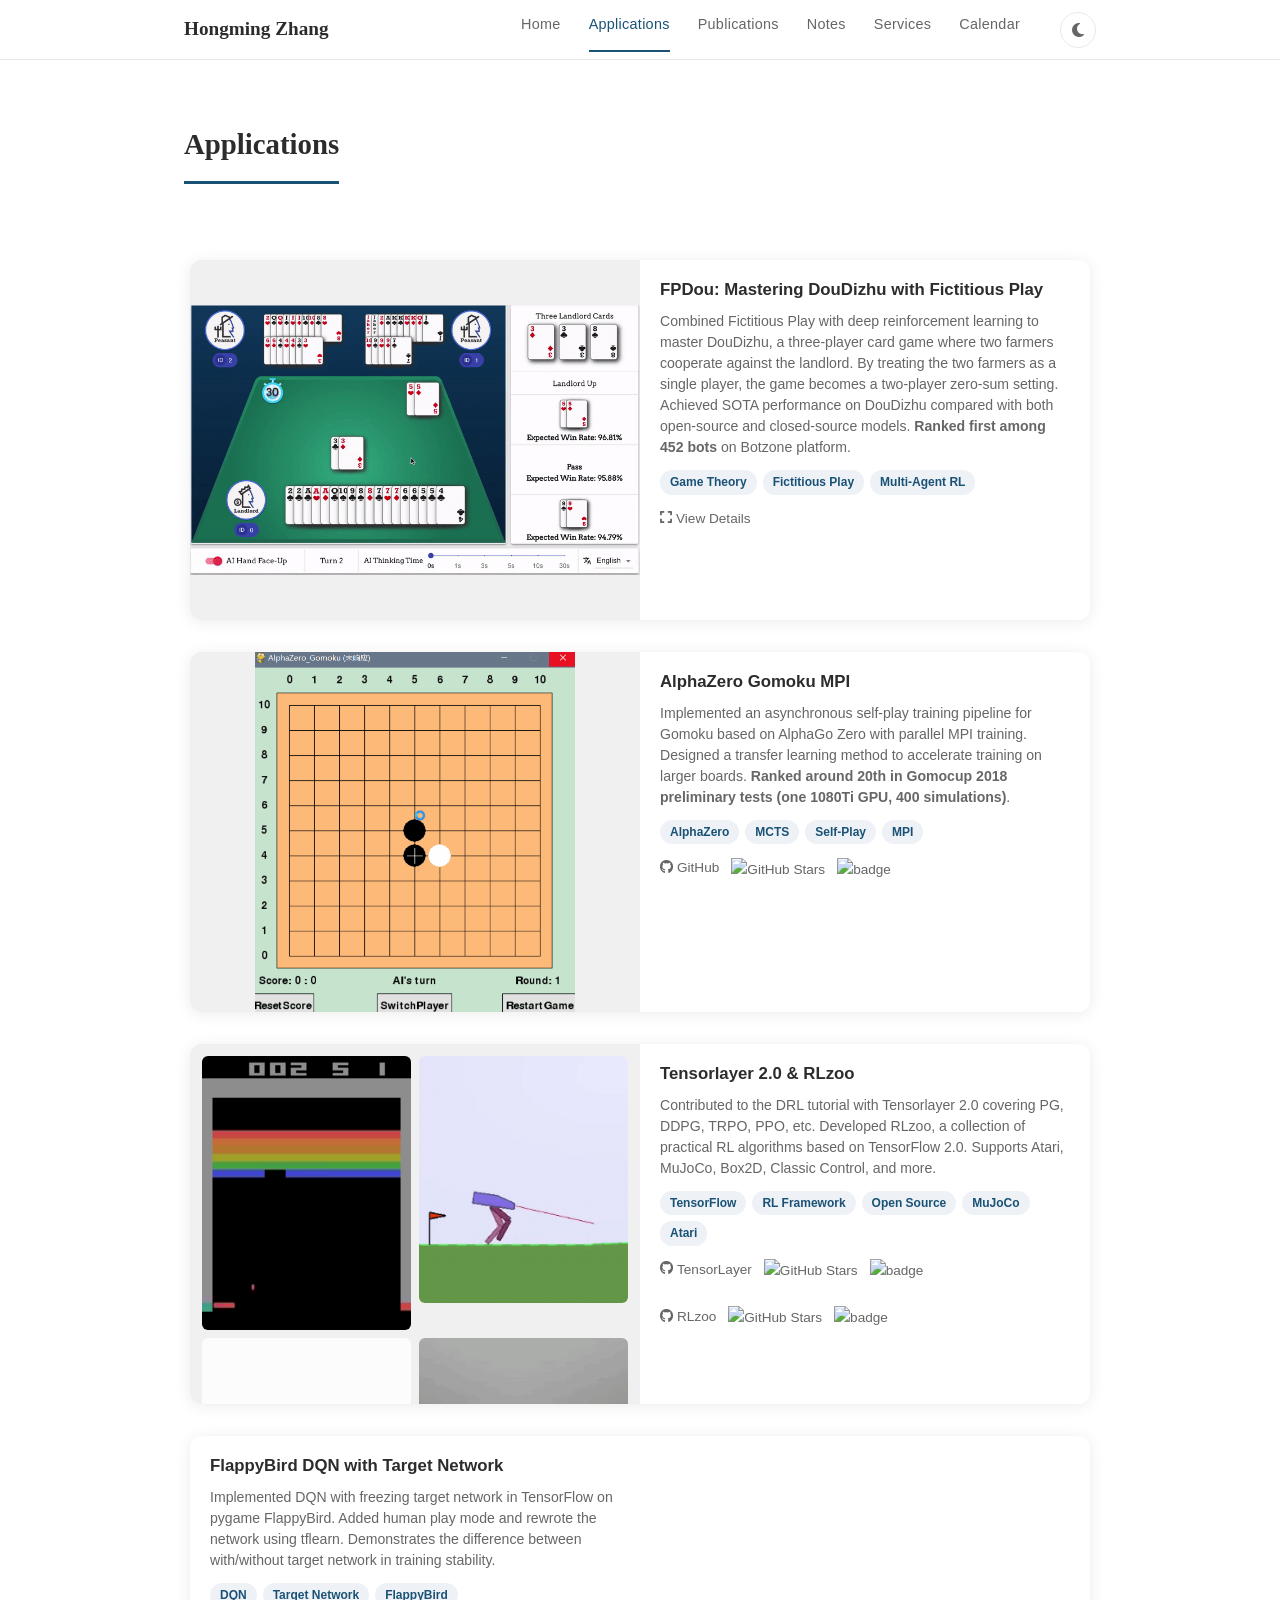
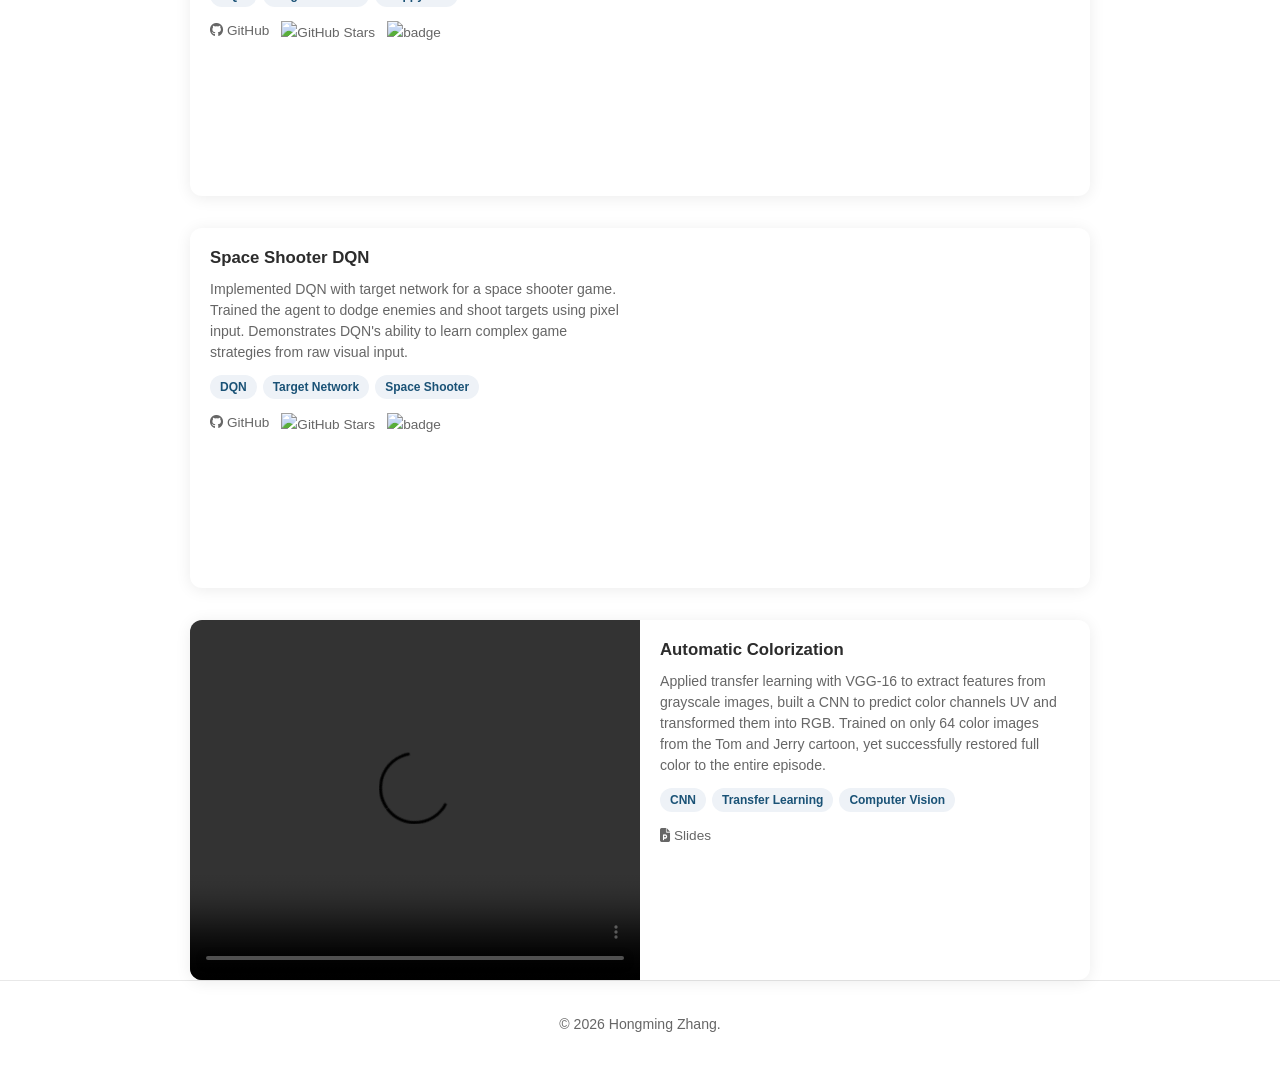
==== commit 26a30e3d: "Restructure Misc page into Notes and add new content - Rename Misc to Notes across all pages; add Re" ====
--- a/applications.html
+++ b/applications.html
@@ -17,8 +17,8 @@
             <a href="index.html">Home</a>
             <a href="applications.html" class="active">Applications</a>
             <a href="publications.html">Publications</a>
+            <a href="misc.html">Notes</a>
             <a href="services.html">Services</a>
-            <a href="misc.html">Misc</a>
             <a href="calendar.html">Calendar</a>
             <button class="theme-toggle" aria-label="Toggle dark mode">
                 <i class="fas fa-moon"></i>
--- a/style.css
+++ b/style.css
@@ -297,6 +297,17 @@
     margin-bottom: 32px;
 }
 
+.subsection-title {
+    font-family: var(--font-heading);
+    font-size: 1.35rem;
+    font-weight: 600;
+    color: var(--color-text);
+    margin-bottom: 6px;
+    padding-bottom: 8px;
+    border-bottom: 2px solid var(--color-accent);
+    display: inline-block;
+}
+
 /* ===== About ===== */
 #about {
     padding: 60px 0;
